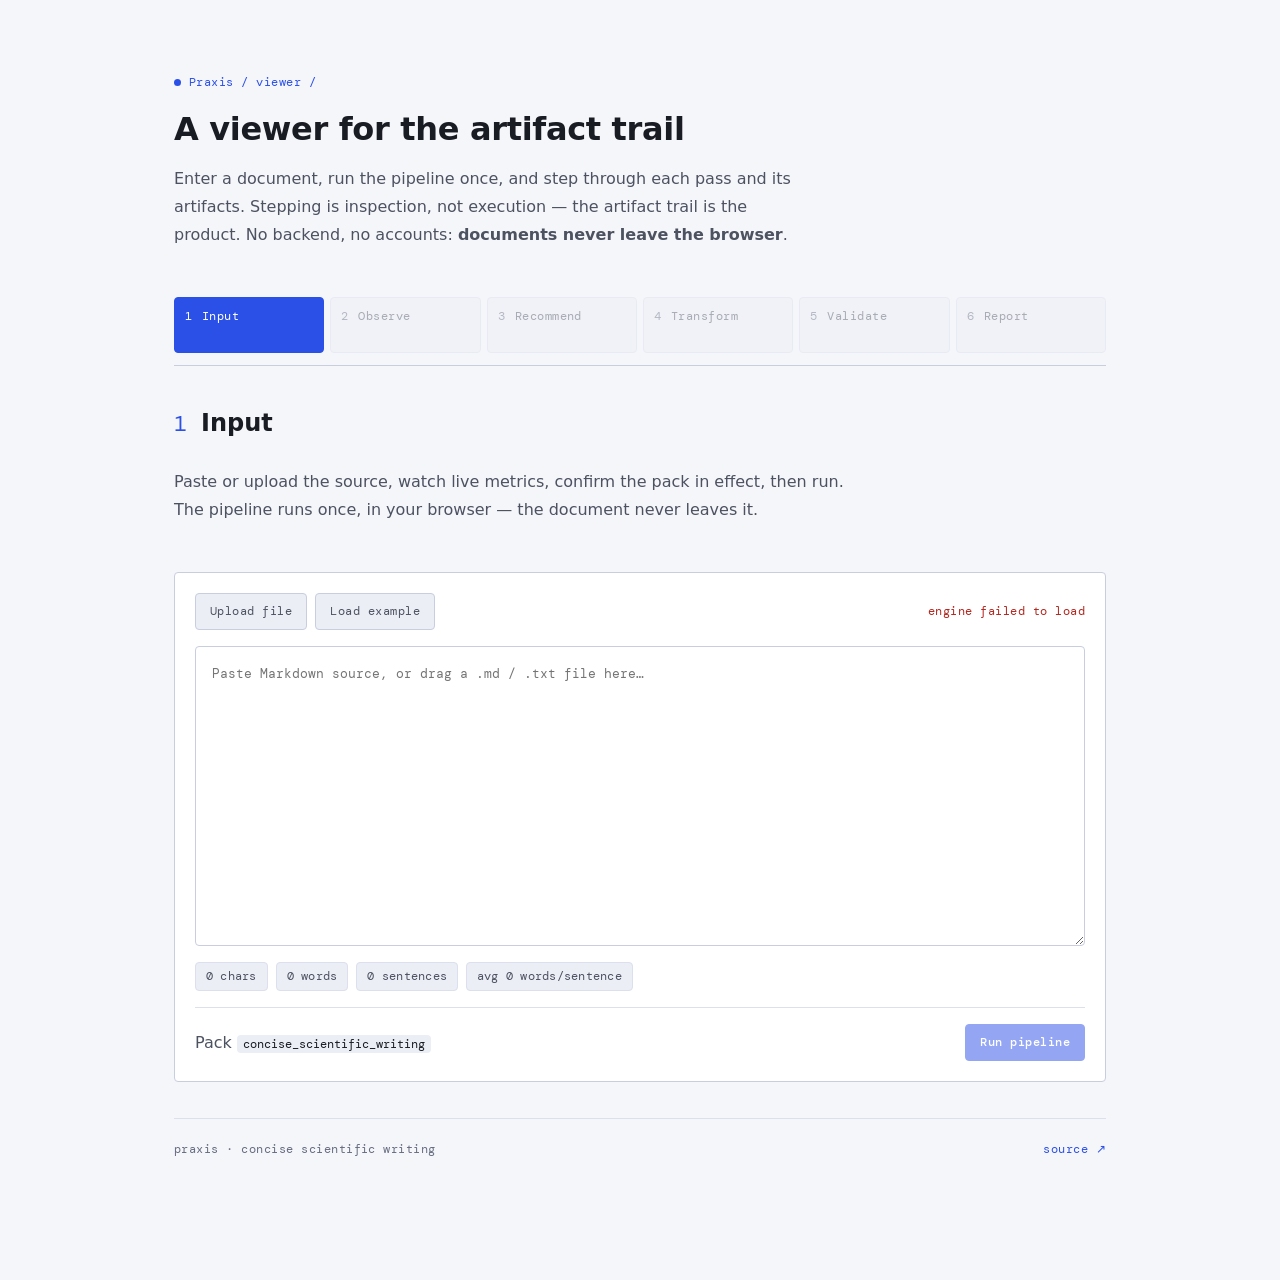
==== web/index.html @ 119c2d50 "Add static web viewer for the artifact trail Implements the RFC-0002 UX spec (docs/design/praxis-vie" ====
<!doctype html>
<html lang="en">
<head>
<meta charset="utf-8">
<meta name="viewport" content="width=device-width, initial-scale=1">
<title>Praxis — artifact-trail viewer</title>
<meta name="description" content="Run the Praxis pipeline in your browser and step through the six-pass artifact trail. Documents never leave the browser.">
<link rel="icon" href="data:image/svg+xml,%3Csvg xmlns='http://www.w3.org/2000/svg' viewBox='0 0 16 16'%3E%3Ccircle cx='8' cy='8' r='5' fill='%232b50e8'/%3E%3C/svg%3E">
<link rel="preconnect" href="https://fonts.googleapis.com">
<link rel="preconnect" href="https://fonts.gstatic.com" crossorigin>
<link rel="stylesheet" href="https://fonts.googleapis.com/css2?family=DM+Mono:wght@400,500&display=swap">
<link rel="stylesheet" href="./styles.css">
</head>
<body>
<div class="container">
  <header class="hero">
    <div class="crumb mono">Praxis / viewer /</div>
    <h1>A viewer for the artifact trail</h1>
    <p class="lede">Enter a document, run the pipeline once, and step through each pass and
    its artifacts. Stepping is inspection, not execution — the artifact trail is the
    product. No backend, no accounts: <strong>documents never leave the browser</strong>.</p>
  </header>

  <nav id="stepper" class="stepper" aria-label="Pipeline passes"></nav>

  <main id="panel" class="panel" aria-live="polite"></main>

  <footer class="footer mono">
    <span>praxis · concise scientific writing</span>
    <a href="https://github.com/dhk/Praxis" rel="noopener">source ↗</a>
  </footer>
</div>
<script type="module" src="./src/main.js"></script>
</body>
</html>
---- web/styles.css ----
/* DHK Electric Cobalt — light theme only.
   Depth is the grey ladder + hairlines; no shadows. Radius 4px everywhere.
   DM Mono is UI chrome only (tags, labels, step numbers, code) — never body prose. */

:root {
  --bg: #f5f6fa;
  --bg2: #eceef5;
  --bg3: #e2e6f2;
  --surface: #ffffff;
  --text: #1a1c24;
  --text-muted: #4d5261;
  --text-dim: #676d80;
  --border: #c8cde0;
  --border-light: #dbdfee;
  --accent: #2b50e8;
  --accent-hover: #1a3bd4;
  --accent-teal: #0e7a6d;    /* SAFE */
  --accent-orange: #b45309;  /* LOW RISK */
  --accent-purple: #8b2adc;  /* REVIEW */
  --tint-teal: rgba(14, 122, 109, 0.10);
  --tint-orange: rgba(180, 83, 9, 0.10);
  --tint-purple: rgba(139, 42, 220, 0.08);
  --tint-accent: rgba(43, 80, 232, 0.08);
  --danger: #b3261e;
  --tint-danger: rgba(179, 38, 30, 0.08);
  --font-sans: system-ui, -apple-system, "Segoe UI", sans-serif;
  --font-mono: "DM Mono", ui-monospace, "SF Mono", Menlo, Consolas, monospace;
}

* { box-sizing: border-box; margin: 0; padding: 0; }

html { background: var(--bg); }

body {
  font-family: var(--font-sans);
  font-weight: 400;
  color: var(--text);
  line-height: 1.75;
  font-size: 16px;
}

button { font: inherit; color: inherit; background: none; border: none; cursor: pointer; }
a { color: var(--accent); text-decoration: none; transition: color 0.15s; }
a:hover { color: var(--accent-hover); }
:focus-visible { outline: 2px solid var(--accent); outline-offset: 2px; }

.container {
  max-width: 980px;
  margin: 0 auto;
  padding: 72px 24px 120px;
  display: flex;
  flex-direction: column;
  gap: 36px;
}

.mono {
  font-family: var(--font-mono);
  font-size: 12px;
  letter-spacing: 0.04em;
}

/* ── Hero ─────────────────────────────────────────── */

.hero { display: flex; flex-direction: column; gap: 16px; }
.crumb { color: var(--accent); }
.crumb::before {
  content: "";
  display: inline-block;
  width: 7px; height: 7px;
  border-radius: 50%;
  background: var(--accent);
  margin-right: 8px;
}
.hero h1 { font-size: 32px; font-weight: 600; line-height: 1.25; letter-spacing: -0.01em; }
.lede { color: var(--text-muted); max-width: 62ch; }

/* ── Zone A — pass stepper ────────────────────────── */

.stepper {
  position: sticky;
  top: 0;
  z-index: 10;
  display: grid;
  grid-template-columns: repeat(6, 1fr);
  gap: 6px;
  padding: 12px 0;
  background: var(--bg);
  border-bottom: 1px solid var(--border);
}

.step {
  display: flex;
  flex-direction: column;
  align-items: flex-start;
  gap: 2px;
  padding: 8px 10px;
  border: 1px solid var(--border-light);
  border-radius: 4px;
  background: var(--bg2);
  text-align: left;
  transition: background 0.15s, border-color 0.15s, color 0.15s;
}
.step:hover:not(:disabled) { background: var(--bg3); border-color: var(--border); }
.step:disabled { opacity: 0.45; cursor: not-allowed; }
.step .step-name {
  font-family: var(--font-mono);
  font-size: 12px;
  letter-spacing: 0.04em;
  color: var(--text-muted);
  white-space: nowrap;
}
.step .step-num { color: var(--text-dim); margin-right: 2px; }
.step .step-badge {
  font-family: var(--font-mono);
  font-size: 11px;
  letter-spacing: 0.02em;
  color: var(--text-dim);
  min-height: 1.4em;
  white-space: nowrap;
}
.step[aria-current="step"] {
  background: var(--accent);
  border-color: var(--accent);
}
.step[aria-current="step"] .step-name,
.step[aria-current="step"] .step-num,
.step[aria-current="step"] .step-badge { color: #fff; }

/* ── Zone B — pass panel ──────────────────────────── */

.panel { display: flex; flex-direction: column; gap: 24px; min-height: 320px; }

.pass-head { display: flex; align-items: baseline; gap: 14px; }
.pass-head .pass-num {
  font-family: var(--font-mono);
  font-size: 22px;
  color: var(--accent);
}
.pass-head h2 { font-size: 24px; font-weight: 600; }
.pass-desc { color: var(--text-muted); max-width: 68ch; }

.card {
  background: var(--surface);
  border: 1px solid var(--border);
  border-radius: 4px;
  padding: 20px;
  display: flex;
  flex-direction: column;
  gap: 16px;
}

.label {
  font-family: var(--font-mono);
  font-size: 11px;
  letter-spacing: 0.08em;
  text-transform: uppercase;
  color: var(--text-dim);
}

.empty-note {
  color: var(--text-dim);
  border: 1px dashed var(--border);
  border-radius: 4px;
  padding: 16px 20px;
}

/* ── Safety tags ──────────────────────────────────── */

.tag {
  font-family: var(--font-mono);
  font-size: 11px;
  letter-spacing: 0.08em;
  text-transform: uppercase;
  border-radius: 4px;
  padding: 1px 7px;
  white-space: nowrap;
}
.tag.safe     { color: var(--accent-teal);   background: var(--tint-teal); }
.tag.low_risk { color: var(--accent-orange); background: var(--tint-orange); }
.tag.review   { color: var(--accent-purple); background: var(--tint-purple); }
.tag.neutral  { color: var(--text-dim);      background: var(--bg2); }
.tag.danger   { color: var(--danger);        background: var(--tint-danger); }

/* ── 1 · Input ────────────────────────────────────── */

.input-actions { display: flex; gap: 8px; align-items: center; flex-wrap: wrap; }

.btn {
  font-family: var(--font-mono);
  font-size: 12px;
  letter-spacing: 0.04em;
  padding: 7px 14px;
  border: 1px solid var(--border);
  border-radius: 4px;
  background: var(--bg2);
  color: var(--text-muted);
  transition: background 0.15s, border-color 0.15s, color 0.15s;
}
.btn:hover:not(:disabled) { background: var(--bg3); color: var(--text); }
.btn:disabled { opacity: 0.5; cursor: not-allowed; }
.btn.primary {
  background: var(--accent);
  border-color: var(--accent);
  color: #fff;
  font-weight: 500;
}
.btn.primary:hover:not(:disabled) { background: var(--accent-hover); border-color: var(--accent-hover); color: #fff; }

.engine-chip { margin-left: auto; color: var(--text-dim); }
.engine-chip.ready { color: var(--accent-teal); }
.engine-chip.error { color: var(--danger); }

textarea.source-input {
  font-family: var(--font-mono);
  font-size: 13px;
  line-height: 1.7;
  width: 100%;
  min-height: 300px;
  resize: vertical;
  padding: 16px;
  border: 1px solid var(--border);
  border-radius: 4px;
  background: var(--surface);
  color: var(--text);
  transition: border-color 0.15s;
}
textarea.source-input:focus { outline: none; border-color: var(--accent); }
textarea.source-input.dragover { border-color: var(--accent); background: var(--tint-accent); }

.metrics-row { display: flex; gap: 8px; flex-wrap: wrap; }
.metric {
  font-family: var(--font-mono);
  font-size: 12px;
  letter-spacing: 0.02em;
  color: var(--text-muted);
  background: var(--bg2);
  border: 1px solid var(--border-light);
  border-radius: 4px;
  padding: 3px 10px;
}

.run-row {
  display: flex;
  align-items: center;
  gap: 16px;
  flex-wrap: wrap;
  border-top: 1px solid var(--border-light);
  padding-top: 16px;
}
.pack-line { color: var(--text-muted); }
.pack-line code {
  font-family: var(--font-mono);
  font-size: 12px;
  color: var(--text);
  background: var(--bg2);
  border-radius: 4px;
  padding: 1px 6px;
}
.run-row .btn.primary { margin-left: auto; }

.error-note {
  color: var(--danger);
  background: var(--tint-danger);
  border: 1px solid var(--danger);
  border-radius: 4px;
  padding: 10px 14px;
}

.stale-note {
  color: var(--accent-orange);
  background: var(--tint-orange);
  border: 1px solid var(--accent-orange);
  border-radius: 4px;
  padding: 10px 14px;
}

/* ── 2 · Observe ──────────────────────────────────── */

.observe-grid {
  display: grid;
  grid-template-columns: minmax(0, 1.6fr) minmax(0, 1fr);
  gap: 16px;
  align-items: start;
}

.source-view {
  font-family: var(--font-mono);
  font-size: 13px;
  line-height: 1.8;
  white-space: pre-wrap;
  overflow-wrap: break-word;
  background: var(--surface);
  border: 1px solid var(--border);
  border-radius: 4px;
  padding: 16px;
  max-height: 560px;
  overflow-y: auto;
}

.hl { border-radius: 2px; cursor: pointer; transition: background 0.15s; }
.hl.safe     { background: var(--tint-teal);   box-shadow: inset 0 -2px 0 var(--accent-teal); }
.hl.low_risk { background: var(--tint-orange); box-shadow: inset 0 -2px 0 var(--accent-orange); }
.hl.review   { background: var(--tint-purple); border-bottom: 2px dashed var(--accent-purple); }
.hl.selected { outline: 2px solid var(--accent); outline-offset: 1px; }

.obs-list {
  display: flex;
  flex-direction: column;
  gap: 10px;
  max-height: 560px;
  overflow-y: auto;
}
.obs-rule-head { margin-top: 6px; }
.obs-item {
  display: flex;
  flex-direction: column;
  align-items: flex-start;
  gap: 4px;
  text-align: left;
  width: 100%;
  background: var(--surface);
  border: 1px solid var(--border-light);
  border-radius: 4px;
  padding: 10px 12px;
  transition: border-color 0.15s, background 0.15s;
}
.obs-item:hover { border-color: var(--border); background: var(--bg2); }
.obs-item.selected { border-color: var(--accent); }
.obs-item .obs-meta { display: flex; gap: 8px; align-items: center; }
.obs-item .obs-id { font-family: var(--font-mono); font-size: 11px; color: var(--text-dim); }
.obs-item .obs-evidence {
  font-family: var(--font-mono);
  font-size: 12px;
  color: var(--text);
  overflow: hidden;
  display: -webkit-box;
  -webkit-line-clamp: 2;
  -webkit-box-orient: vertical;
}
.obs-item .obs-reason { font-size: 13px; line-height: 1.5; color: var(--text-muted); }

/* ── Tables (Recommend, Log, Report) ─────────────── */

.table-wrap { overflow-x: auto; }
table.data {
  width: 100%;
  border-collapse: collapse;
  font-size: 14px;
  line-height: 1.5;
}
table.data th {
  font-family: var(--font-mono);
  font-size: 11px;
  letter-spacing: 0.08em;
  text-transform: uppercase;
  font-weight: 400;
  color: var(--text-dim);
  text-align: left;
  padding: 8px 12px;
  border-bottom: 1px solid var(--border);
  white-space: nowrap;
}
table.data td {
  padding: 10px 12px;
  border-bottom: 1px solid var(--border-light);
  vertical-align: top;
}
table.data tr.review-row td { background: var(--tint-purple); }
table.data code, .before-after code {
  font-family: var(--font-mono);
  font-size: 12px;
  background: var(--bg2);
  border-radius: 4px;
  padding: 1px 6px;
  overflow-wrap: anywhere;
}
.obs-link {
  font-family: var(--font-mono);
  font-size: 12px;
  color: var(--accent);
  white-space: nowrap;
}
.obs-link:hover { color: var(--accent-hover); }
.action-name { font-family: var(--font-mono); font-size: 12px; color: var(--text-muted); }
.no-change { color: var(--text-dim); font-style: italic; }
.arrow { color: var(--text-dim); padding: 0 4px; }

/* ── 4 · Transform ────────────────────────────────── */

.tabs { display: flex; gap: 6px; border-bottom: 1px solid var(--border); }
.tab {
  font-family: var(--font-mono);
  font-size: 12px;
  letter-spacing: 0.04em;
  padding: 8px 16px;
  border: 1px solid transparent;
  border-bottom: none;
  border-radius: 4px 4px 0 0;
  color: var(--text-dim);
  transition: color 0.15s, background 0.15s;
}
.tab:hover { color: var(--text); }
.tab[aria-selected="true"] {
  color: var(--accent);
  background: var(--surface);
  border-color: var(--border);
  margin-bottom: -1px;
}

.diff-view {
  font-family: var(--font-mono);
  font-size: 13px;
  line-height: 1.9;
  white-space: pre-wrap;
  overflow-wrap: break-word;
  background: var(--surface);
  border: 1px solid var(--border);
  border-radius: 4px;
  padding: 16px;
  max-height: 560px;
  overflow-y: auto;
}
.diff-view del { text-decoration: line-through; text-decoration-thickness: 1.5px; color: var(--text-dim); border-radius: 2px; }
.diff-view ins { text-decoration: none; border-radius: 2px; }
.diff-view del.safe, .diff-view ins.safe { background: var(--tint-teal); }
.diff-view ins.safe { color: var(--accent-teal); }
.diff-view del.low_risk, .diff-view ins.low_risk { background: var(--tint-orange); }
.diff-view ins.low_risk { color: var(--accent-orange); }
.diff-view del.other, .diff-view ins.other { background: var(--tint-accent); }
.diff-view ins.other { color: var(--accent); }

.legend { display: flex; gap: 18px; flex-wrap: wrap; }
.legend .swatch { display: inline-flex; align-items: center; gap: 7px; font-family: var(--font-mono); font-size: 12px; color: var(--text-muted); }
.legend .sq { width: 10px; height: 10px; border-radius: 2px; display: inline-block; }
.legend .sq.safe { background: var(--accent-teal); }
.legend .sq.low_risk { background: var(--accent-orange); }
.legend .sq.review { background: var(--accent-purple); }

/* ── 5 · Validate ─────────────────────────────────── */

.validation-banner {
  display: flex;
  align-items: baseline;
  gap: 12px;
  border-radius: 4px;
  padding: 16px 20px;
  border: 1px solid;
}
.validation-banner .status-word {
  font-family: var(--font-mono);
  font-size: 15px;
  letter-spacing: 0.1em;
  text-transform: uppercase;
  font-weight: 500;
}
.validation-banner.pass { background: var(--tint-teal); border-color: var(--accent-teal); color: var(--accent-teal); }
.validation-banner.fail { background: var(--tint-danger); border-color: var(--danger); color: var(--danger); }
.validation-banner .status-detail { color: var(--text-muted); font-size: 14px; }

.token-list { display: flex; flex-wrap: wrap; gap: 6px; }
.token {
  font-family: var(--font-mono);
  font-size: 12px;
  background: var(--bg2);
  border: 1px solid var(--border-light);
  border-radius: 4px;
  padding: 2px 8px;
  overflow-wrap: anywhere;
}
.token.missing { color: var(--danger); background: var(--tint-danger); border-color: var(--danger); }

.caveat { color: var(--text-dim); font-size: 14px; border-left: 2px solid var(--border); padding-left: 14px; }

/* ── 6 · Report ───────────────────────────────────── */

.report-actions { display: flex; gap: 8px; flex-wrap: wrap; }

.report-body { font-size: 15px; display: flex; flex-direction: column; gap: 14px; }
.report-body h1 { font-size: 24px; font-weight: 600; line-height: 1.3; margin-top: 8px; }
.report-body h2 { font-size: 19px; font-weight: 600; line-height: 1.35; margin-top: 10px; }
.report-body h3 { font-size: 16px; font-weight: 600; }
.report-body p { color: var(--text-muted); }
.report-body pre {
  font-family: var(--font-mono);
  font-size: 12px;
  line-height: 1.7;
  background: var(--bg2);
  border: 1px solid var(--border-light);
  border-radius: 4px;
  padding: 12px 16px;
  overflow-x: auto;
}

/* ── Footer ───────────────────────────────────────── */

.footer {
  display: flex;
  justify-content: space-between;
  gap: 12px;
  color: var(--text-dim);
  border-top: 1px solid var(--border-light);
  padding-top: 20px;
}

/* ── Responsive ───────────────────────────────────── */

@media (max-width: 760px) {
  .container { padding: 40px 16px 80px; }
  .stepper { grid-template-columns: repeat(3, 1fr); }
  .observe-grid { grid-template-columns: 1fr; }
  .run-row .btn.primary { margin-left: 0; }
}

@media (prefers-reduced-motion: reduce) {
  * { transition: none !important; animation: none !important; }
}
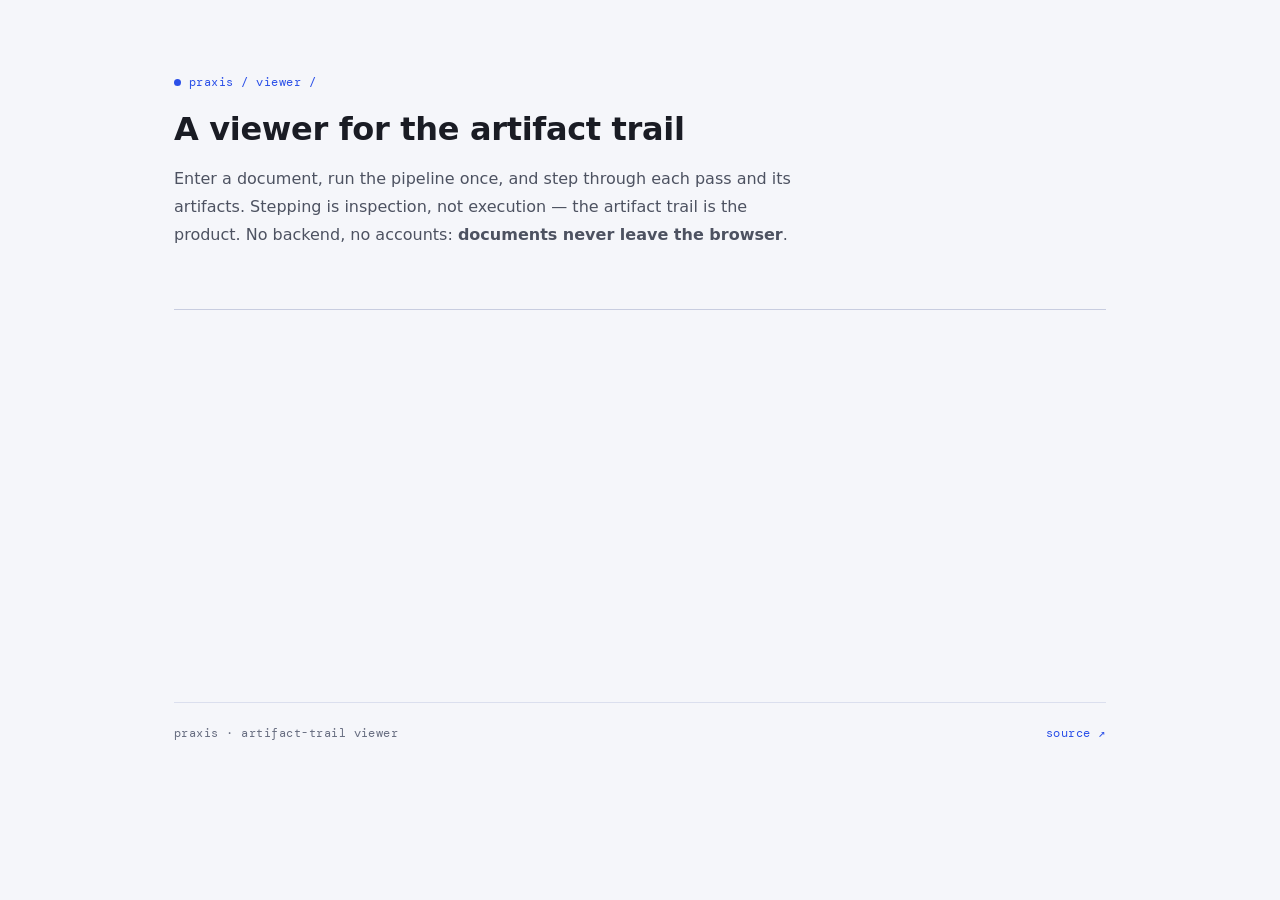
==== commit ecae1268: "Merge pull request #8 from dhk/claude/praxis-design-spec-upload-8x7npt Use lowercase 'praxis' consis" ====
--- a/web/index.html
+++ b/web/index.html
@@ -3,8 +3,8 @@
 <head>
 <meta charset="utf-8">
 <meta name="viewport" content="width=device-width, initial-scale=1">
-<title>Praxis — artifact-trail viewer</title>
-<meta name="description" content="Run the Praxis pipeline in your browser and step through the six-pass artifact trail. Documents never leave the browser.">
+<title>praxis — artifact-trail viewer</title>
+<meta name="description" content="Run the praxis pipeline in your browser and step through the six-pass artifact trail. Documents never leave the browser.">
 <link rel="icon" href="data:image/svg+xml,%3Csvg xmlns='http://www.w3.org/2000/svg' viewBox='0 0 16 16'%3E%3Ccircle cx='8' cy='8' r='5' fill='%232b50e8'/%3E%3C/svg%3E">
 <link rel="preconnect" href="https://fonts.googleapis.com">
 <link rel="preconnect" href="https://fonts.gstatic.com" crossorigin>
@@ -14,7 +14,7 @@
 <body>
 <div class="container">
   <header class="hero">
-    <div class="crumb mono">Praxis / viewer /</div>
+    <div class="crumb mono">praxis / viewer /</div>
     <h1>A viewer for the artifact trail</h1>
     <p class="lede">Enter a document, run the pipeline once, and step through each pass and
     its artifacts. Stepping is inspection, not execution — the artifact trail is the
@@ -26,8 +26,8 @@
   <main id="panel" class="panel" aria-live="polite"></main>
 
   <footer class="footer mono">
-    <span>praxis · concise scientific writing</span>
-    <a href="https://github.com/dhk/Praxis" rel="noopener">source ↗</a>
+    <span>praxis · artifact-trail viewer</span>
+    <a href="https://github.com/dhk/praxis" rel="noopener">source ↗</a>
   </footer>
 </div>
 <script type="module" src="./src/main.js"></script>
--- a/web/styles.css
+++ b/web/styles.css
@@ -206,6 +206,23 @@
 }
 .btn.primary:hover:not(:disabled) { background: var(--accent-hover); border-color: var(--accent-hover); color: #fff; }
 
+.select-wrap { display: inline-flex; align-items: center; gap: 8px; }
+.select {
+  font-family: var(--font-mono);
+  font-size: 12px;
+  letter-spacing: 0.04em;
+  padding: 6px 10px;
+  border: 1px solid var(--border);
+  border-radius: 4px;
+  background: var(--bg2);
+  color: var(--text-muted);
+  cursor: pointer;
+  transition: background 0.15s, border-color 0.15s, color 0.15s;
+}
+.select:hover:not(:disabled) { background: var(--bg3); color: var(--text); }
+.select:disabled { opacity: 0.5; cursor: not-allowed; }
+.pack-detail { color: var(--text-dim); }
+
 .engine-chip { margin-left: auto; color: var(--text-dim); }
 .engine-chip.ready { color: var(--accent-teal); }
 .engine-chip.error { color: var(--danger); }
@@ -474,6 +491,7 @@
 /* ── 6 · Report ───────────────────────────────────── */
 
 .report-actions { display: flex; gap: 8px; flex-wrap: wrap; }
+.prompt-hint { color: var(--text-dim); font-size: 14px; max-width: 70ch; }
 
 .report-body { font-size: 15px; display: flex; flex-direction: column; gap: 14px; }
 .report-body h1 { font-size: 24px; font-weight: 600; line-height: 1.3; margin-top: 8px; }
@@ -491,6 +509,17 @@
   overflow-x: auto;
 }
 
+/* ── 7 · Compare ──────────────────────────────────── */
+
+.compare-grid {
+  display: grid;
+  grid-template-columns: minmax(0, 1fr) minmax(0, 1fr);
+  gap: 16px;
+  align-items: start;
+}
+.compare-col { display: flex; flex-direction: column; gap: 8px; }
+.compare-pane { max-height: 620px; overflow-y: auto; }
+
 /* ── Footer ───────────────────────────────────────── */
 
 .footer {
@@ -506,8 +535,9 @@
 
 @media (max-width: 760px) {
   .container { padding: 40px 16px 80px; }
-  .stepper { grid-template-columns: repeat(3, 1fr); }
+  .stepper { grid-template-columns: repeat(4, 1fr); }
   .observe-grid { grid-template-columns: 1fr; }
+  .compare-grid { grid-template-columns: 1fr; }
   .run-row .btn.primary { margin-left: 0; }
 }
 
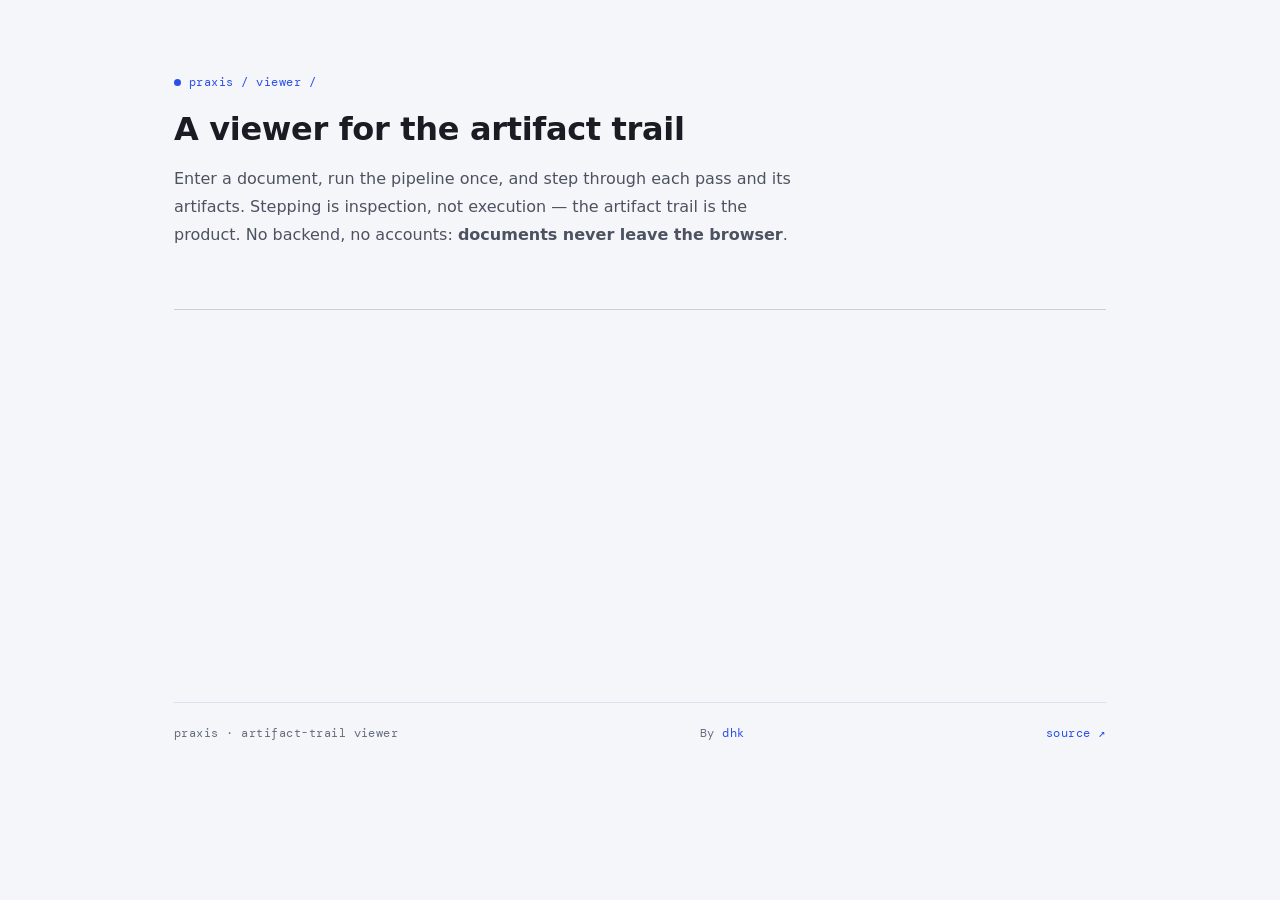
==== commit 1349489d: "Add author byline to web viewer footer The footer linked to the repo but had no author credit, so a " ====
--- a/web/index.html
+++ b/web/index.html
@@ -27,6 +27,7 @@
 
   <footer class="footer mono">
     <span>praxis · artifact-trail viewer</span>
+    <span>By <a href="https://github.com/dhk" rel="noopener">dhk</a></span>
     <a href="https://github.com/dhk/praxis" rel="noopener">source ↗</a>
   </footer>
 </div>
--- a/web/styles.css
+++ b/web/styles.css
@@ -520,6 +520,14 @@
 .compare-col { display: flex; flex-direction: column; gap: 8px; }
 .compare-pane { max-height: 620px; overflow-y: auto; }
 
+.rendered-view {
+  background: var(--surface);
+  border: 1px solid var(--border);
+  border-radius: 4px;
+  padding: 16px;
+}
+.rendered-view .report-body { font-size: 14px; }
+
 /* ── Footer ───────────────────────────────────────── */
 
 .footer {
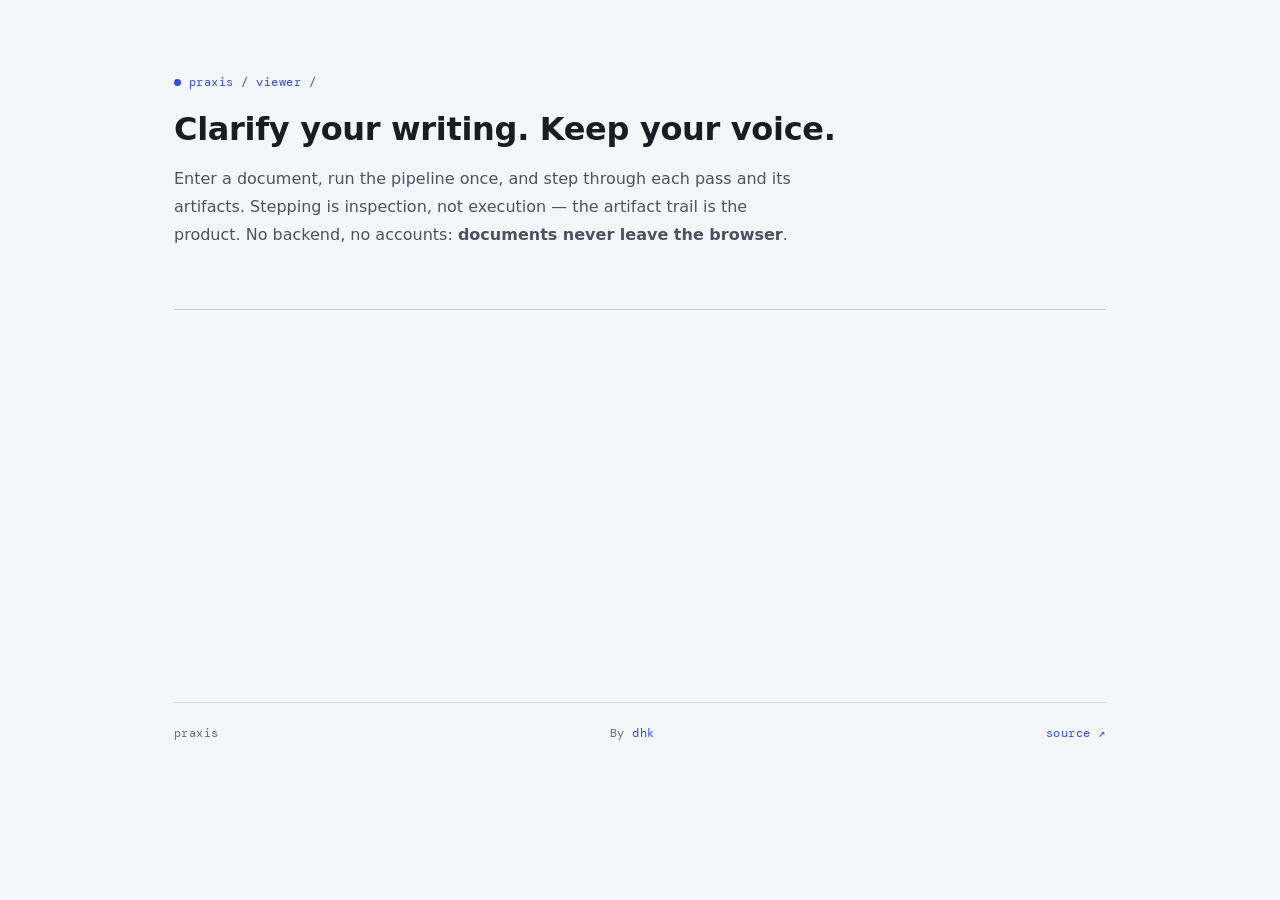
==== commit 5e470474: "Update home page copy: lead with value prop, fix stale footer/links H1 becomes "Clarify your writing" ====
--- a/web/index.html
+++ b/web/index.html
@@ -3,8 +3,8 @@
 <head>
 <meta charset="utf-8">
 <meta name="viewport" content="width=device-width, initial-scale=1">
-<title>praxis — artifact-trail viewer</title>
-<meta name="description" content="Run the praxis pipeline in your browser and step through the six-pass artifact trail. Documents never leave the browser.">
+<title>praxis — clarify your writing, keep your voice</title>
+<meta name="description" content="praxis rewrites your document through six auditable passes — every edit traces back to a rule. Documents never leave the browser.">
 <link rel="icon" href="data:image/svg+xml,%3Csvg xmlns='http://www.w3.org/2000/svg' viewBox='0 0 16 16'%3E%3Ccircle cx='8' cy='8' r='5' fill='%232b50e8'/%3E%3C/svg%3E">
 <link rel="preconnect" href="https://fonts.googleapis.com">
 <link rel="preconnect" href="https://fonts.gstatic.com" crossorigin>
@@ -15,7 +15,7 @@
 <div class="container">
   <header class="hero">
     <div class="crumb mono">praxis / viewer /</div>
-    <h1>A viewer for the artifact trail</h1>
+    <h1>Clarify your writing. Keep your voice.</h1>
     <p class="lede">Enter a document, run the pipeline once, and step through each pass and
     its artifacts. Stepping is inspection, not execution — the artifact trail is the
     product. No backend, no accounts: <strong>documents never leave the browser</strong>.</p>
@@ -26,8 +26,8 @@
   <main id="panel" class="panel" aria-live="polite"></main>
 
   <footer class="footer mono">
-    <span>praxis · artifact-trail viewer</span>
-    <span>By <a href="https://github.com/dhk" rel="noopener">dhk</a></span>
+    <span>praxis</span>
+    <span>By <a href="https://www.dhk.io" rel="noopener">dhk</a></span>
     <a href="https://github.com/dhk/praxis" rel="noopener">source ↗</a>
   </footer>
 </div>
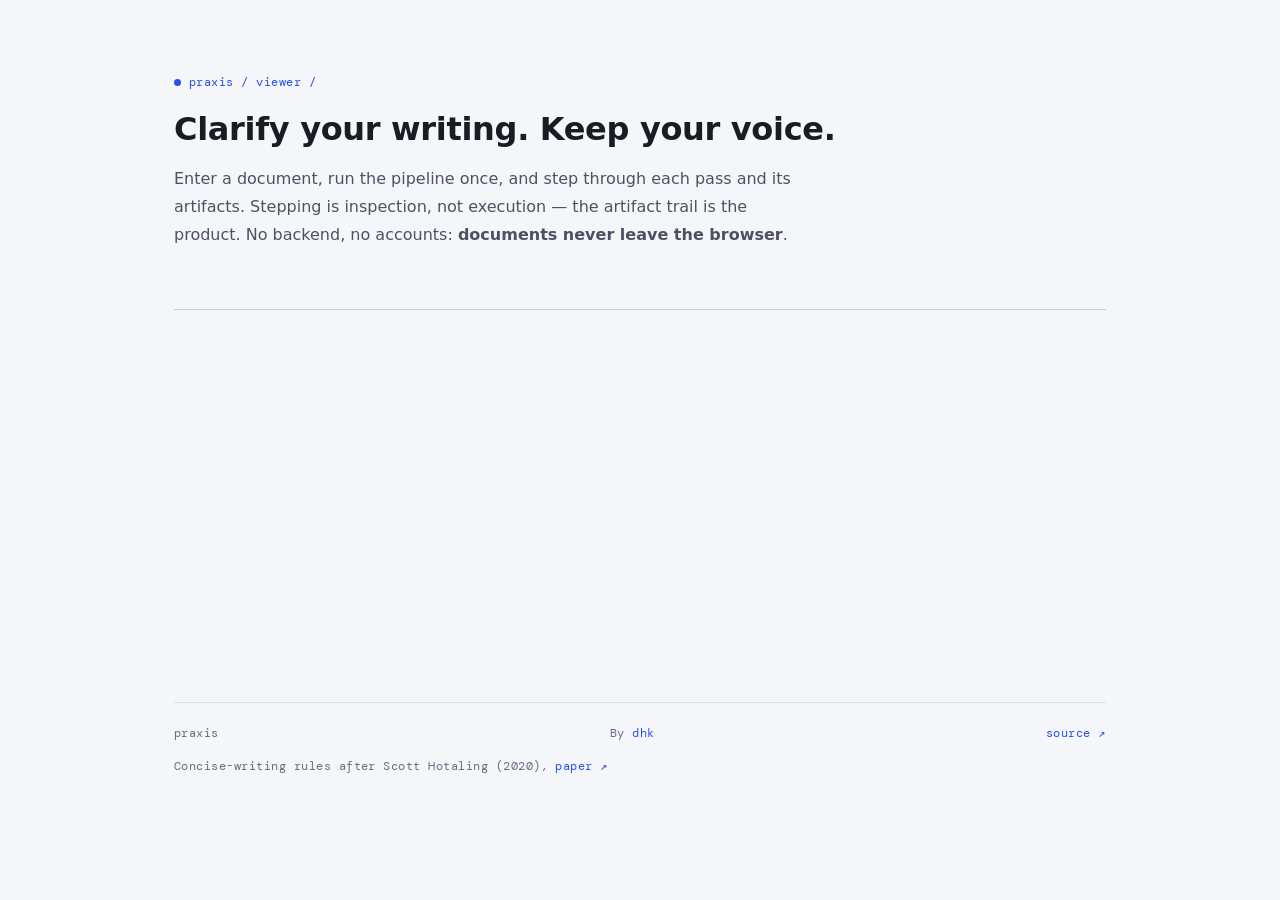
==== commit 07104e9c: "Acknowledge Scott Hotaling (2020) in the footer The concise-scientific-writing pack's rules are grou" ====
--- a/web/index.html
+++ b/web/index.html
@@ -29,6 +29,7 @@
     <span>praxis</span>
     <span>By <a href="https://www.dhk.io" rel="noopener">dhk</a></span>
     <a href="https://github.com/dhk/praxis" rel="noopener">source ↗</a>
+    <span class="footer-ack">Concise-writing rules after Scott Hotaling (2020), <a href="https://aslopubs.onlinelibrary.wiley.com/doi/10.1002/lol2.10165" rel="noopener">paper ↗</a></span>
   </footer>
 </div>
 <script type="module" src="./src/main.js"></script>
--- a/web/styles.css
+++ b/web/styles.css
@@ -183,7 +183,8 @@
 
 /* ── 1 · Input ────────────────────────────────────── */
 
-.input-actions { display: flex; gap: 8px; align-items: center; flex-wrap: wrap; }
+.input-toolbar { display: flex; gap: 8px; align-items: center; flex-wrap: wrap; }
+.toolbar-spacer { flex: 1 1 auto; min-width: 12px; }
 
 .btn {
   font-family: var(--font-mono);
@@ -223,7 +224,7 @@
 .select:disabled { opacity: 0.5; cursor: not-allowed; }
 .pack-detail { color: var(--text-dim); }
 
-.engine-chip { margin-left: auto; color: var(--text-dim); }
+.engine-chip { color: var(--text-dim); }
 .engine-chip.ready { color: var(--accent-teal); }
 .engine-chip.error { color: var(--danger); }
 
@@ -256,14 +257,6 @@
   padding: 3px 10px;
 }
 
-.run-row {
-  display: flex;
-  align-items: center;
-  gap: 16px;
-  flex-wrap: wrap;
-  border-top: 1px solid var(--border-light);
-  padding-top: 16px;
-}
 .pack-line { color: var(--text-muted); }
 .pack-line code {
   font-family: var(--font-mono);
@@ -273,7 +266,6 @@
   border-radius: 4px;
   padding: 1px 6px;
 }
-.run-row .btn.primary { margin-left: auto; }
 
 .error-note {
   color: var(--danger);
@@ -532,21 +524,24 @@
 
 .footer {
   display: flex;
+  flex-wrap: wrap;
   justify-content: space-between;
   gap: 12px;
   color: var(--text-dim);
   border-top: 1px solid var(--border-light);
   padding-top: 20px;
 }
+.footer-ack {
+  flex-basis: 100%;
+}
 
 /* ── Responsive ───────────────────────────────────── */
 
 @media (max-width: 760px) {
   .container { padding: 40px 16px 80px; }
-  .stepper { grid-template-columns: repeat(4, 1fr); }
+  .stepper { grid-template-columns: repeat(3, 1fr); }
   .observe-grid { grid-template-columns: 1fr; }
   .compare-grid { grid-template-columns: 1fr; }
-  .run-row .btn.primary { margin-left: 0; }
 }
 
 @media (prefers-reduced-motion: reduce) {
